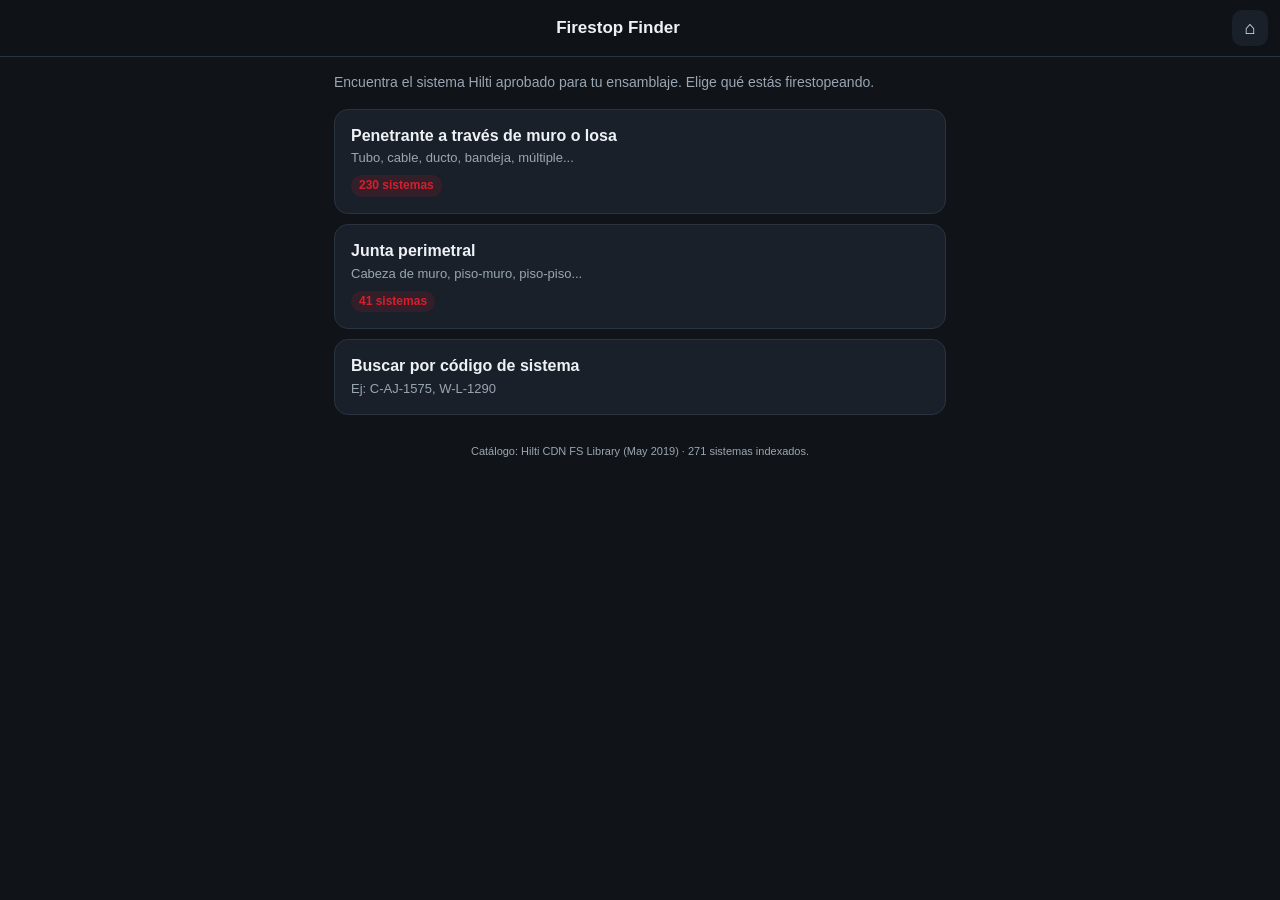
==== index.html @ 9a96f3b4 "Initial Firestop Finder PWA: offline lookup over 271 Hilti CDN FS Library systems" ====
<!doctype html>
<html lang="es">
<head>
<meta charset="utf-8" />
<meta name="viewport" content="width=device-width, initial-scale=1, viewport-fit=cover" />
<title>Firestop Finder</title>
<meta name="description" content="Encuentra el sistema firestop Hilti aprobado para tu ensamblaje" />
<link rel="manifest" href="manifest.json" />
<meta name="theme-color" content="#101418" />
<meta name="apple-mobile-web-app-capable" content="yes" />
<meta name="apple-mobile-web-app-status-bar-style" content="black-translucent" />
<meta name="apple-mobile-web-app-title" content="Firestop" />
<link rel="apple-touch-icon" href="icons/icon-192.png" />
<link rel="stylesheet" href="styles.css" />
</head>
<body>
  <header class="topbar">
    <button id="backBtn" class="iconbtn" hidden aria-label="Volver">&larr;</button>
    <h1 id="screenTitle">Firestop Finder</h1>
    <button id="homeBtn" class="iconbtn" aria-label="Inicio">&#8962;</button>
  </header>

  <main id="app" class="app"></main>

  <div id="offlineBadge" class="offline-badge" hidden>Sin conexión — usando datos locales</div>

  <script src="app.js"></script>
</body>
</html>
---- styles.css ----
:root {
  --bg: #101418;
  --panel: #1a2029;
  --panel-2: #222a35;
  --text: #eef1f5;
  --text-dim: #9aa6b2;
  --accent: #d81e2c;
  --accent-dim: #7a131c;
  --ok: #3ea36b;
  --border: #2a3340;
  --radius: 14px;
  color-scheme: dark;
}

* { box-sizing: border-box; }

html, body {
  margin: 0;
  padding: 0;
  background: var(--bg);
  color: var(--text);
  font-family: -apple-system, BlinkMacSystemFont, "Segoe UI", Roboto, Helvetica, Arial, sans-serif;
  -webkit-text-size-adjust: 100%;
}

body {
  min-height: 100vh;
  min-height: 100dvh;
  padding-bottom: env(safe-area-inset-bottom);
}

.topbar {
  position: sticky;
  top: 0;
  z-index: 10;
  display: flex;
  align-items: center;
  gap: 8px;
  padding: calc(10px + env(safe-area-inset-top)) 12px 10px;
  background: rgba(16, 20, 24, 0.92);
  backdrop-filter: blur(8px);
  border-bottom: 1px solid var(--border);
}

.topbar h1 {
  flex: 1;
  font-size: 17px;
  font-weight: 600;
  margin: 0;
  text-align: center;
  overflow: hidden;
  text-overflow: ellipsis;
  white-space: nowrap;
}

.iconbtn {
  appearance: none;
  border: none;
  background: var(--panel);
  color: var(--text);
  width: 36px;
  height: 36px;
  border-radius: 10px;
  font-size: 18px;
  display: flex;
  align-items: center;
  justify-content: center;
}

.iconbtn:active { background: var(--panel-2); }
.iconbtn[hidden] { display: none; }

.app {
  max-width: 640px;
  margin: 0 auto;
  padding: 16px 14px 40px;
}

.lead {
  color: var(--text-dim);
  font-size: 14px;
  margin: 0 0 16px;
  line-height: 1.4;
}

.option-grid {
  display: grid;
  gap: 10px;
}

.option-card {
  display: block;
  width: 100%;
  text-align: left;
  background: var(--panel);
  border: 1px solid var(--border);
  border-radius: var(--radius);
  color: var(--text);
  padding: 16px 16px;
  font-size: 16px;
  font-weight: 600;
  line-height: 1.3;
}

.option-card:active { background: var(--panel-2); }

.option-card .sub {
  display: block;
  margin-top: 4px;
  font-size: 13px;
  font-weight: 400;
  color: var(--text-dim);
}

.option-card .count {
  display: inline-block;
  margin-top: 8px;
  font-size: 12px;
  font-weight: 600;
  color: var(--accent);
  background: rgba(216, 30, 44, 0.12);
  padding: 3px 8px;
  border-radius: 999px;
}

.search-box {
  width: 100%;
  background: var(--panel);
  border: 1px solid var(--border);
  color: var(--text);
  border-radius: 12px;
  padding: 12px 14px;
  font-size: 16px;
  margin-bottom: 14px;
}

.search-box::placeholder { color: var(--text-dim); }

.rating-row {
  display: flex;
  gap: 8px;
  flex-wrap: wrap;
  margin-bottom: 16px;
}

.chip {
  appearance: none;
  border: 1px solid var(--border);
  background: var(--panel);
  color: var(--text);
  padding: 10px 14px;
  border-radius: 999px;
  font-size: 14px;
  font-weight: 600;
}

.chip[aria-pressed="true"] {
  background: var(--accent);
  border-color: var(--accent);
  color: #fff;
}

.result-card {
  display: block;
  width: 100%;
  text-align: left;
  background: var(--panel);
  border: 1px solid var(--border);
  border-radius: var(--radius);
  color: var(--text);
  padding: 14px 16px;
  margin-bottom: 10px;
}

.result-card:active { background: var(--panel-2); }

.result-code {
  font-size: 15px;
  font-weight: 700;
  letter-spacing: 0.02em;
}

.result-desc {
  margin-top: 2px;
  font-size: 13px;
  color: var(--text-dim);
}

.rating-tags {
  margin-top: 8px;
  display: flex;
  gap: 6px;
  flex-wrap: wrap;
}

.tag {
  font-size: 12px;
  font-weight: 700;
  padding: 3px 8px;
  border-radius: 6px;
  background: var(--panel-2);
  color: var(--text-dim);
  border: 1px solid var(--border);
}

.tag.f { color: #ff8a80; border-color: #5a2a26; }
.tag.t { color: #80d0ff; border-color: #234a5a; }

.empty-state {
  text-align: center;
  color: var(--text-dim);
  padding: 40px 20px;
  font-size: 14px;
  line-height: 1.5;
}

.detail-code {
  font-size: 22px;
  font-weight: 800;
  margin: 0 0 4px;
}

.detail-desc {
  color: var(--text-dim);
  font-size: 15px;
  margin: 0 0 16px;
}

.rating-card {
  background: var(--panel);
  border: 1px solid var(--border);
  border-radius: var(--radius);
  padding: 14px 16px;
  margin-bottom: 14px;
}

.rating-card .row {
  display: flex;
  justify-content: space-between;
  gap: 12px;
  padding: 6px 0;
  font-size: 14px;
  border-bottom: 1px solid var(--border);
}

.rating-card .row:last-child { border-bottom: none; }
.rating-card .row .label { color: var(--text-dim); }
.rating-card .row .value { font-weight: 700; text-align: right; }

.section-title {
  font-size: 13px;
  font-weight: 700;
  text-transform: uppercase;
  letter-spacing: 0.04em;
  color: var(--text-dim);
  margin: 18px 0 8px;
}

.detail-text {
  background: var(--panel);
  border: 1px solid var(--border);
  border-radius: var(--radius);
  padding: 14px 16px;
  font-size: 13.5px;
  line-height: 1.6;
  white-space: pre-wrap;
  font-family: ui-monospace, SFMono-Regular, Menlo, Consolas, monospace;
  color: var(--text-dim);
}

.page-note {
  margin-top: 14px;
  font-size: 12.5px;
  color: var(--text-dim);
  line-height: 1.5;
}

.offline-badge {
  position: fixed;
  left: 50%;
  bottom: calc(14px + env(safe-area-inset-bottom));
  transform: translateX(-50%);
  background: var(--panel-2);
  border: 1px solid var(--border);
  color: var(--text-dim);
  font-size: 12px;
  padding: 8px 14px;
  border-radius: 999px;
  z-index: 20;
}

.footer-note {
  text-align: center;
  color: var(--text-dim);
  font-size: 11px;
  margin-top: 28px;
  line-height: 1.5;
}
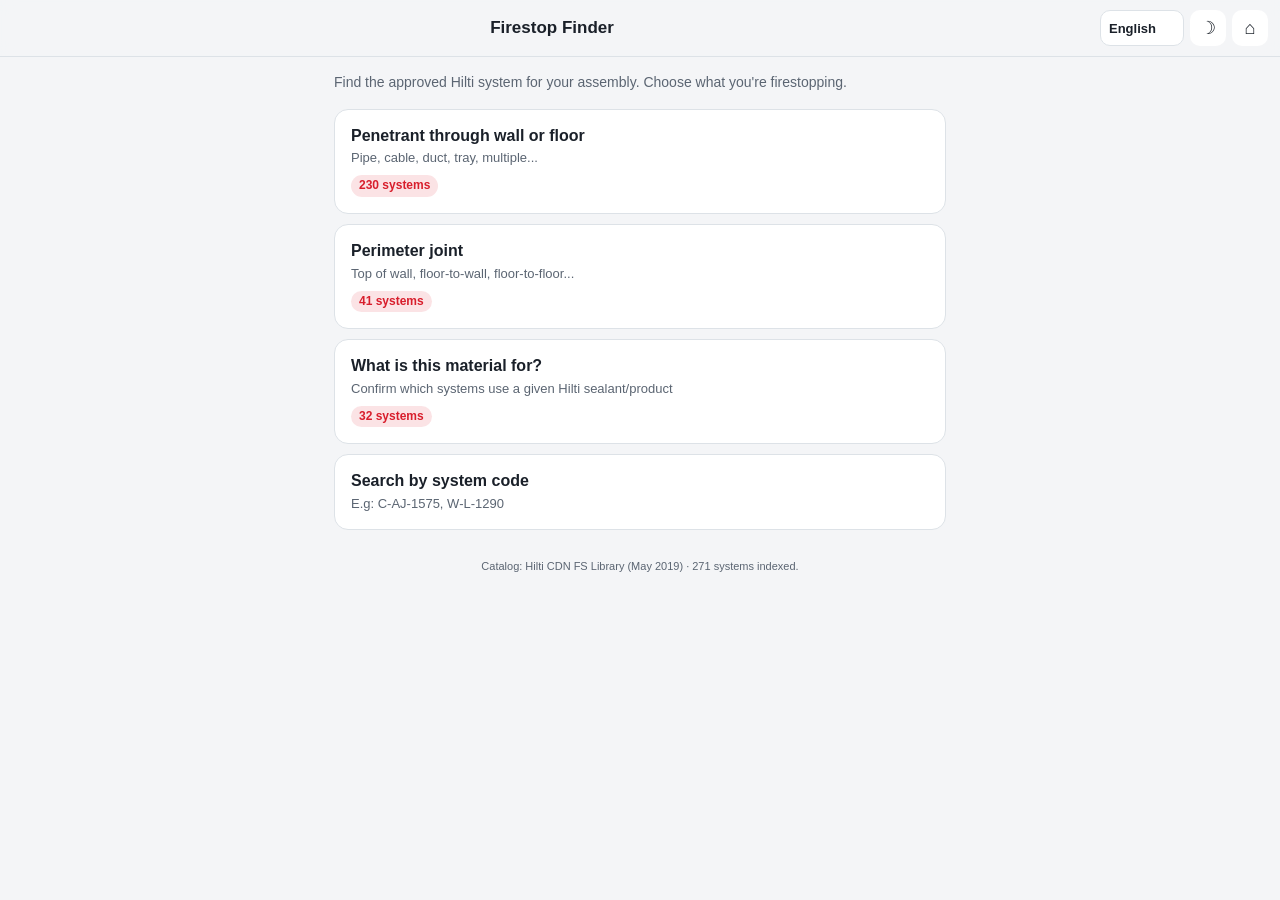
==== commit 90eae664: "Add light/dark theme toggle and 5-language UI (es, en, fr, ru, uk)" ====
--- a/index.html
+++ b/index.html
@@ -15,15 +15,20 @@
 </head>
 <body>
   <header class="topbar">
-    <button id="backBtn" class="iconbtn" hidden aria-label="Volver">&larr;</button>
+    <button id="backBtn" class="iconbtn" hidden aria-label="Back">&larr;</button>
     <h1 id="screenTitle">Firestop Finder</h1>
-    <button id="homeBtn" class="iconbtn" aria-label="Inicio">&#8962;</button>
+    <div class="topbar-controls">
+      <select id="langSelect" class="lang-select" aria-label="Language"></select>
+      <button id="themeBtn" class="iconbtn" aria-label="Switch theme">&#9728;</button>
+      <button id="homeBtn" class="iconbtn" aria-label="Home">&#8962;</button>
+    </div>
   </header>
 
   <main id="app" class="app"></main>
 
-  <div id="offlineBadge" class="offline-badge" hidden>Sin conexión — usando datos locales</div>
+  <div id="offlineBadge" class="offline-badge" hidden></div>
 
+  <script src="i18n.js"></script>
   <script src="app.js"></script>
 </body>
 </html>
--- a/styles.css
+++ b/styles.css
@@ -9,7 +9,22 @@
   --ok: #3ea36b;
   --border: #2a3340;
   --radius: 14px;
+  --topbar-bg: rgba(16, 20, 24, 0.92);
   color-scheme: dark;
+}
+
+:root[data-theme="light"] {
+  --bg: #f4f5f7;
+  --panel: #ffffff;
+  --panel-2: #eceff2;
+  --text: #1a2029;
+  --text-dim: #5b6572;
+  --accent: #d81e2c;
+  --accent-dim: #f6c9cc;
+  --ok: #2f8c56;
+  --border: #dde2e7;
+  --topbar-bg: rgba(244, 245, 247, 0.92);
+  color-scheme: light;
 }
 
 * { box-sizing: border-box; }
@@ -37,7 +52,7 @@
   align-items: center;
   gap: 8px;
   padding: calc(10px + env(safe-area-inset-top)) 12px 10px;
-  background: rgba(16, 20, 24, 0.92);
+  background: var(--topbar-bg);
   backdrop-filter: blur(8px);
   border-bottom: 1px solid var(--border);
 }
@@ -69,6 +84,25 @@
 
 .iconbtn:active { background: var(--panel-2); }
 .iconbtn[hidden] { display: none; }
+
+.topbar-controls {
+  display: flex;
+  align-items: center;
+  gap: 6px;
+}
+
+.lang-select {
+  appearance: none;
+  border: 1px solid var(--border);
+  background: var(--panel);
+  color: var(--text);
+  height: 36px;
+  border-radius: 10px;
+  padding: 0 8px;
+  font-size: 13px;
+  font-weight: 600;
+  max-width: 84px;
+}
 
 .app {
   max-width: 640px;
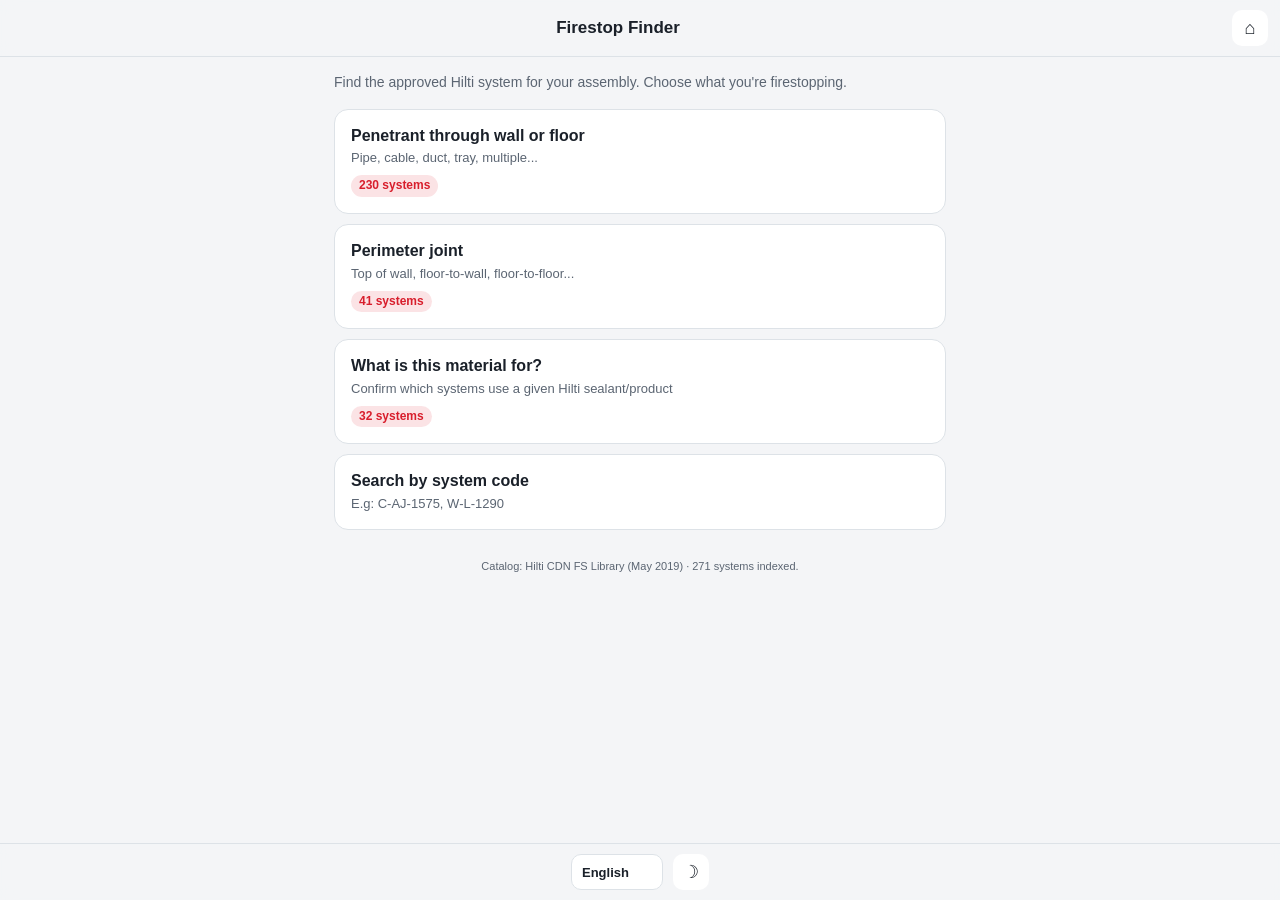
==== commit ee486c75: "Move language/theme controls to a bottom bar so the screen title isn't crowded on mobile" ====
--- a/index.html
+++ b/index.html
@@ -17,17 +17,18 @@
   <header class="topbar">
     <button id="backBtn" class="iconbtn" hidden aria-label="Back">&larr;</button>
     <h1 id="screenTitle">Firestop Finder</h1>
-    <div class="topbar-controls">
-      <select id="langSelect" class="lang-select" aria-label="Language"></select>
-      <button id="themeBtn" class="iconbtn" aria-label="Switch theme">&#9728;</button>
-      <button id="homeBtn" class="iconbtn" aria-label="Home">&#8962;</button>
-    </div>
+    <button id="homeBtn" class="iconbtn" aria-label="Home">&#8962;</button>
   </header>
 
   <main id="app" class="app"></main>
 
   <div id="offlineBadge" class="offline-badge" hidden></div>
 
+  <footer class="bottombar">
+    <select id="langSelect" class="lang-select" aria-label="Language"></select>
+    <button id="themeBtn" class="iconbtn" aria-label="Switch theme">&#9728;</button>
+  </footer>
+
   <script src="i18n.js"></script>
   <script src="app.js"></script>
 </body>
--- a/styles.css
+++ b/styles.css
@@ -41,7 +41,7 @@
 body {
   min-height: 100vh;
   min-height: 100dvh;
-  padding-bottom: env(safe-area-inset-bottom);
+  padding-bottom: calc(64px + env(safe-area-inset-bottom));
 }
 
 .topbar {
@@ -85,10 +85,20 @@
 .iconbtn:active { background: var(--panel-2); }
 .iconbtn[hidden] { display: none; }
 
-.topbar-controls {
+.bottombar {
+  position: fixed;
+  left: 0;
+  right: 0;
+  bottom: 0;
+  z-index: 10;
   display: flex;
   align-items: center;
-  gap: 6px;
+  justify-content: center;
+  gap: 10px;
+  padding: 10px 12px calc(10px + env(safe-area-inset-bottom));
+  background: var(--topbar-bg);
+  backdrop-filter: blur(8px);
+  border-top: 1px solid var(--border);
 }
 
 .lang-select {
@@ -98,10 +108,10 @@
   color: var(--text);
   height: 36px;
   border-radius: 10px;
-  padding: 0 8px;
+  padding: 0 10px;
   font-size: 13px;
   font-weight: 600;
-  max-width: 84px;
+  max-width: 160px;
 }
 
 .app {
@@ -312,7 +322,7 @@
 .offline-badge {
   position: fixed;
   left: 50%;
-  bottom: calc(14px + env(safe-area-inset-bottom));
+  bottom: calc(74px + env(safe-area-inset-bottom));
   transform: translateX(-50%);
   background: var(--panel-2);
   border: 1px solid var(--border);
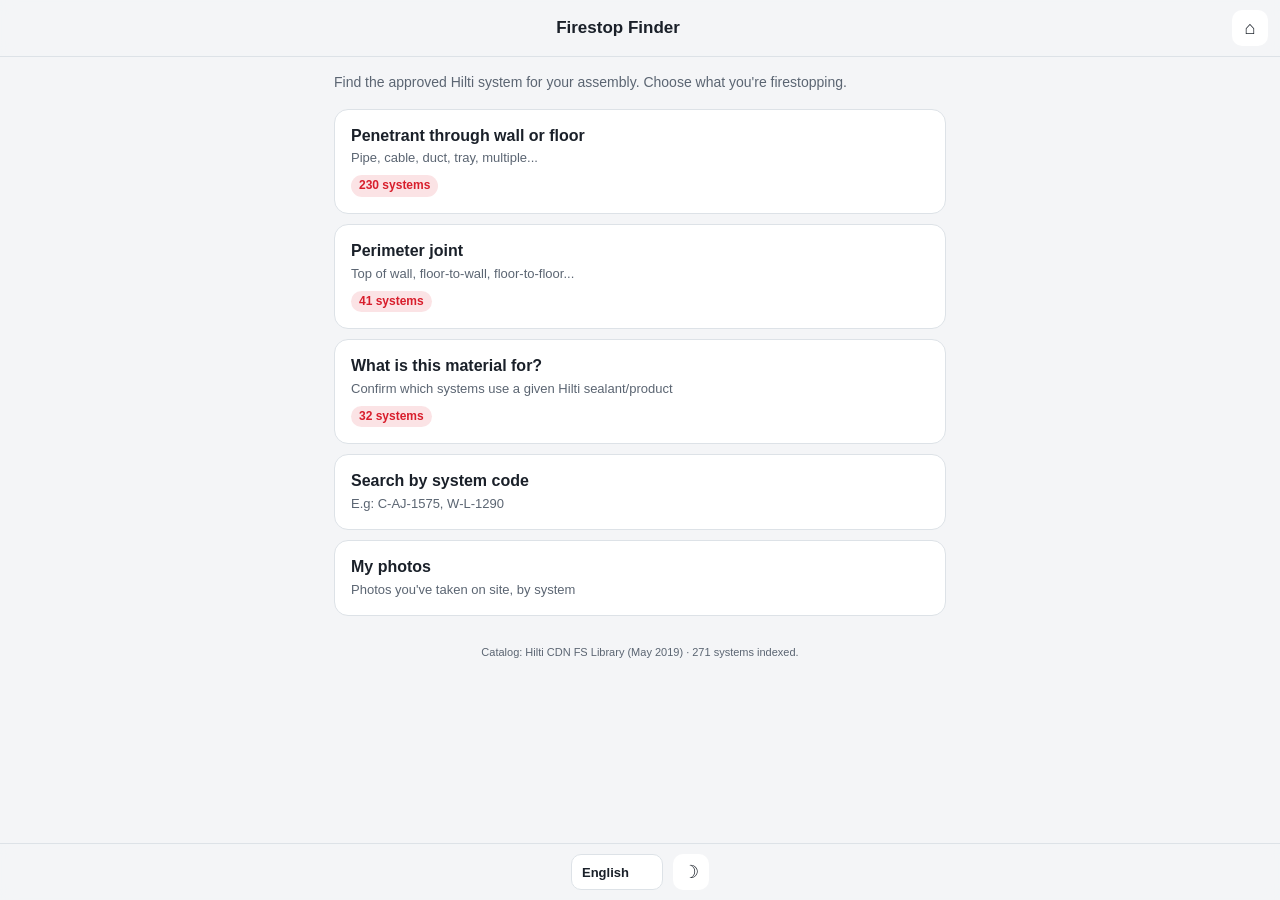
==== commit 7dbf6742: "Add camera feature: attach site photos (with notes) to a system, offline gallery, share/download/del" ====
--- a/index.html
+++ b/index.html
@@ -30,6 +30,7 @@
   </footer>
 
   <script src="i18n.js"></script>
+  <script src="db.js"></script>
   <script src="app.js"></script>
 </body>
 </html>
--- a/styles.css
+++ b/styles.css
@@ -333,6 +333,153 @@
   z-index: 20;
 }
 
+.btn-capture {
+  display: block;
+  width: 100%;
+  background: var(--accent);
+  color: #fff;
+  border: none;
+  border-radius: 12px;
+  padding: 14px;
+  font-size: 15px;
+  font-weight: 700;
+  margin: 14px 0 6px;
+}
+
+.note-box {
+  background: var(--panel);
+  border: 1px solid var(--border);
+  border-radius: var(--radius);
+  padding: 12px;
+  margin-bottom: 14px;
+}
+
+.note-box img {
+  max-width: 100%;
+  border-radius: 10px;
+  margin-bottom: 10px;
+  display: block;
+}
+
+.note-box textarea {
+  width: 100%;
+  min-height: 56px;
+  background: var(--panel-2);
+  border: 1px solid var(--border);
+  border-radius: 10px;
+  padding: 10px;
+  color: var(--text);
+  font-size: 14px;
+  font-family: inherit;
+  resize: vertical;
+}
+
+.note-actions {
+  display: flex;
+  gap: 8px;
+  margin-top: 10px;
+}
+
+.note-actions button {
+  flex: 1;
+  padding: 10px;
+  border-radius: 10px;
+  border: 1px solid var(--border);
+  background: var(--panel-2);
+  color: var(--text);
+  font-weight: 700;
+  font-size: 14px;
+}
+
+.note-actions button.primary {
+  background: var(--accent);
+  color: #fff;
+  border-color: var(--accent);
+}
+
+.photo-grid {
+  display: grid;
+  grid-template-columns: repeat(auto-fill, minmax(96px, 1fr));
+  gap: 8px;
+  margin: 10px 0 4px;
+}
+
+.photo-thumb {
+  position: relative;
+  aspect-ratio: 1;
+  border-radius: 10px;
+  overflow: hidden;
+  border: 1px solid var(--border);
+  background: var(--panel-2);
+}
+
+.photo-thumb img {
+  width: 100%;
+  height: 100%;
+  object-fit: cover;
+  display: block;
+}
+
+.photo-thumb .code-badge {
+  position: absolute;
+  left: 4px;
+  bottom: 4px;
+  font-size: 10px;
+  font-weight: 700;
+  background: rgba(0, 0, 0, 0.6);
+  color: #fff;
+  padding: 2px 5px;
+  border-radius: 5px;
+}
+
+.lightbox {
+  position: fixed;
+  inset: 0;
+  background: rgba(0, 0, 0, 0.92);
+  z-index: 50;
+  display: flex;
+  flex-direction: column;
+  align-items: center;
+  justify-content: center;
+  padding: 20px;
+  gap: 14px;
+}
+
+.lightbox img {
+  max-width: 100%;
+  max-height: 62vh;
+  border-radius: 10px;
+}
+
+.lightbox .meta {
+  color: #e5e5e5;
+  font-size: 13px;
+  text-align: center;
+  max-width: 90vw;
+}
+
+.lightbox .actions {
+  display: flex;
+  gap: 10px;
+  flex-wrap: wrap;
+  justify-content: center;
+}
+
+.lightbox button {
+  padding: 10px 16px;
+  border-radius: 999px;
+  border: 1px solid rgba(255, 255, 255, 0.3);
+  font-weight: 700;
+  font-size: 13px;
+  background: rgba(255, 255, 255, 0.1);
+  color: #fff;
+}
+
+.lightbox button.danger {
+  background: var(--accent);
+  border-color: var(--accent);
+}
+
 .footer-note {
   text-align: center;
   color: var(--text-dim);
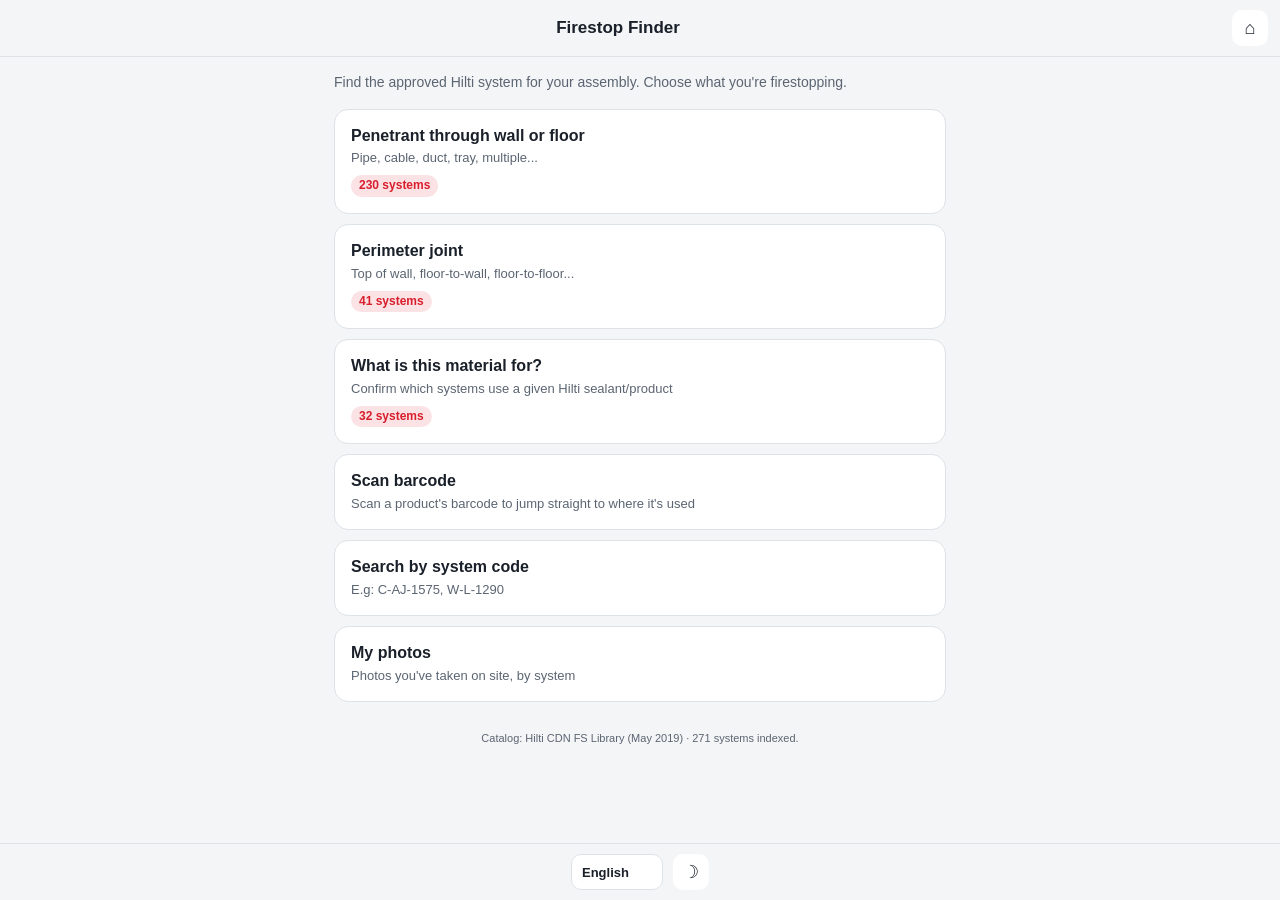
==== commit 9c2a788f: "Add barcode scanning: scan a product's barcode and jump to where it's used, learning the code->produ" ====
--- a/index.html
+++ b/index.html
@@ -31,6 +31,7 @@
 
   <script src="i18n.js"></script>
   <script src="db.js"></script>
+  <script src="vendor/zxing.min.js"></script>
   <script src="app.js"></script>
 </body>
 </html>
--- a/styles.css
+++ b/styles.css
@@ -180,6 +180,23 @@
 
 .search-box::placeholder { color: var(--text-dim); }
 
+.date-filter-row {
+  display: flex;
+  gap: 8px;
+  align-items: center;
+  margin-bottom: 14px;
+}
+
+.date-filter-row input[type="date"] {
+  flex: 1;
+  min-width: 0;
+}
+
+.date-filter-row .chip {
+  flex: none;
+  padding: 10px 14px;
+}
+
 .rating-row {
   display: flex;
   gap: 8px;
@@ -333,6 +350,23 @@
   z-index: 20;
 }
 
+.scan-video-wrap {
+  position: relative;
+  width: 100%;
+  aspect-ratio: 4 / 3;
+  background: #000;
+  border-radius: var(--radius);
+  overflow: hidden;
+  margin-bottom: 14px;
+}
+
+.scan-video-wrap video {
+  width: 100%;
+  height: 100%;
+  object-fit: cover;
+  display: block;
+}
+
 .btn-capture {
   display: block;
   width: 100%;
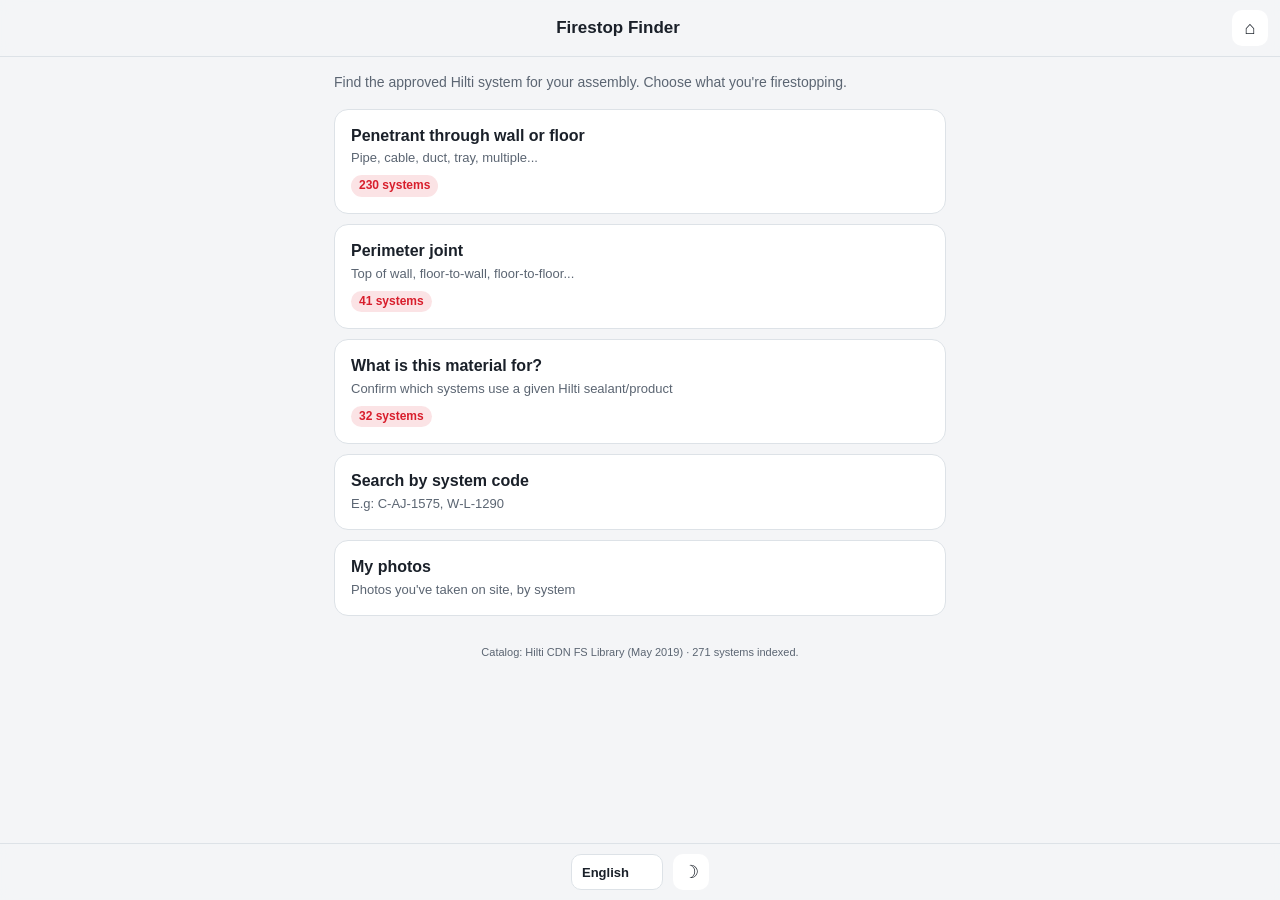
==== commit 3a740031: "Revert "Add barcode scanning: scan a product's barcode and jump to where it's used, learning the cod" ====
--- a/index.html
+++ b/index.html
@@ -31,7 +31,6 @@
 
   <script src="i18n.js"></script>
   <script src="db.js"></script>
-  <script src="vendor/zxing.min.js"></script>
   <script src="app.js"></script>
 </body>
 </html>
--- a/styles.css
+++ b/styles.css
@@ -350,23 +350,6 @@
   z-index: 20;
 }
 
-.scan-video-wrap {
-  position: relative;
-  width: 100%;
-  aspect-ratio: 4 / 3;
-  background: #000;
-  border-radius: var(--radius);
-  overflow: hidden;
-  margin-bottom: 14px;
-}
-
-.scan-video-wrap video {
-  width: 100%;
-  height: 100%;
-  object-fit: cover;
-  display: block;
-}
-
 .btn-capture {
   display: block;
   width: 100%;
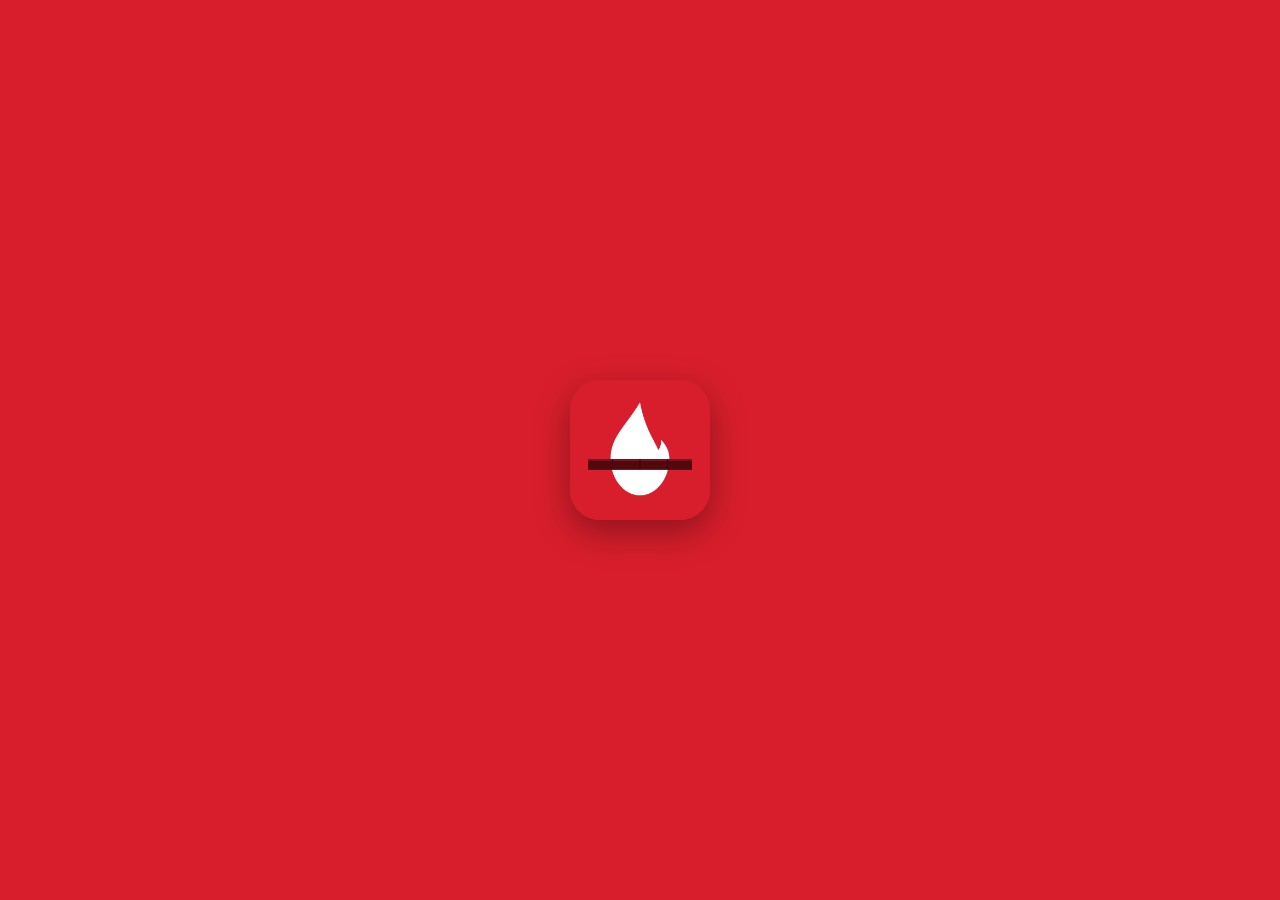
==== commit 3cd49d4f: "Add a splash screen showing the app logo for ~1.6s before the home screen loads" ====
--- a/index.html
+++ b/index.html
@@ -14,6 +14,10 @@
 <link rel="stylesheet" href="styles.css" />
 </head>
 <body>
+  <div id="splash" class="splash">
+    <img src="icons/icon-512.png" class="splash-logo" alt="Firestop Finder">
+  </div>
+
   <header class="topbar">
     <button id="backBtn" class="iconbtn" hidden aria-label="Back">&larr;</button>
     <h1 id="screenTitle">Firestop Finder</h1>
--- a/styles.css
+++ b/styles.css
@@ -44,6 +44,35 @@
   padding-bottom: calc(64px + env(safe-area-inset-bottom));
 }
 
+.splash {
+  position: fixed;
+  inset: 0;
+  z-index: 1000;
+  display: flex;
+  align-items: center;
+  justify-content: center;
+  background: #d81e2c;
+  transition: opacity 0.35s ease;
+}
+
+.splash.hide {
+  opacity: 0;
+  pointer-events: none;
+}
+
+.splash-logo {
+  width: 140px;
+  height: 140px;
+  border-radius: 30px;
+  box-shadow: 0 12px 34px rgba(0, 0, 0, 0.35);
+  animation: splash-pop 0.5s ease;
+}
+
+@keyframes splash-pop {
+  from { transform: scale(0.85); opacity: 0; }
+  to { transform: scale(1); opacity: 1; }
+}
+
 .topbar {
   position: sticky;
   top: 0;
@@ -120,6 +149,15 @@
   padding: 16px 14px 40px;
 }
 
+.home-logo {
+  display: block;
+  width: 96px;
+  height: 96px;
+  margin: 4px auto 18px;
+  border-radius: 22px;
+  box-shadow: 0 6px 18px rgba(0, 0, 0, 0.25);
+}
+
 .lead {
   color: var(--text-dim);
   font-size: 14px;
